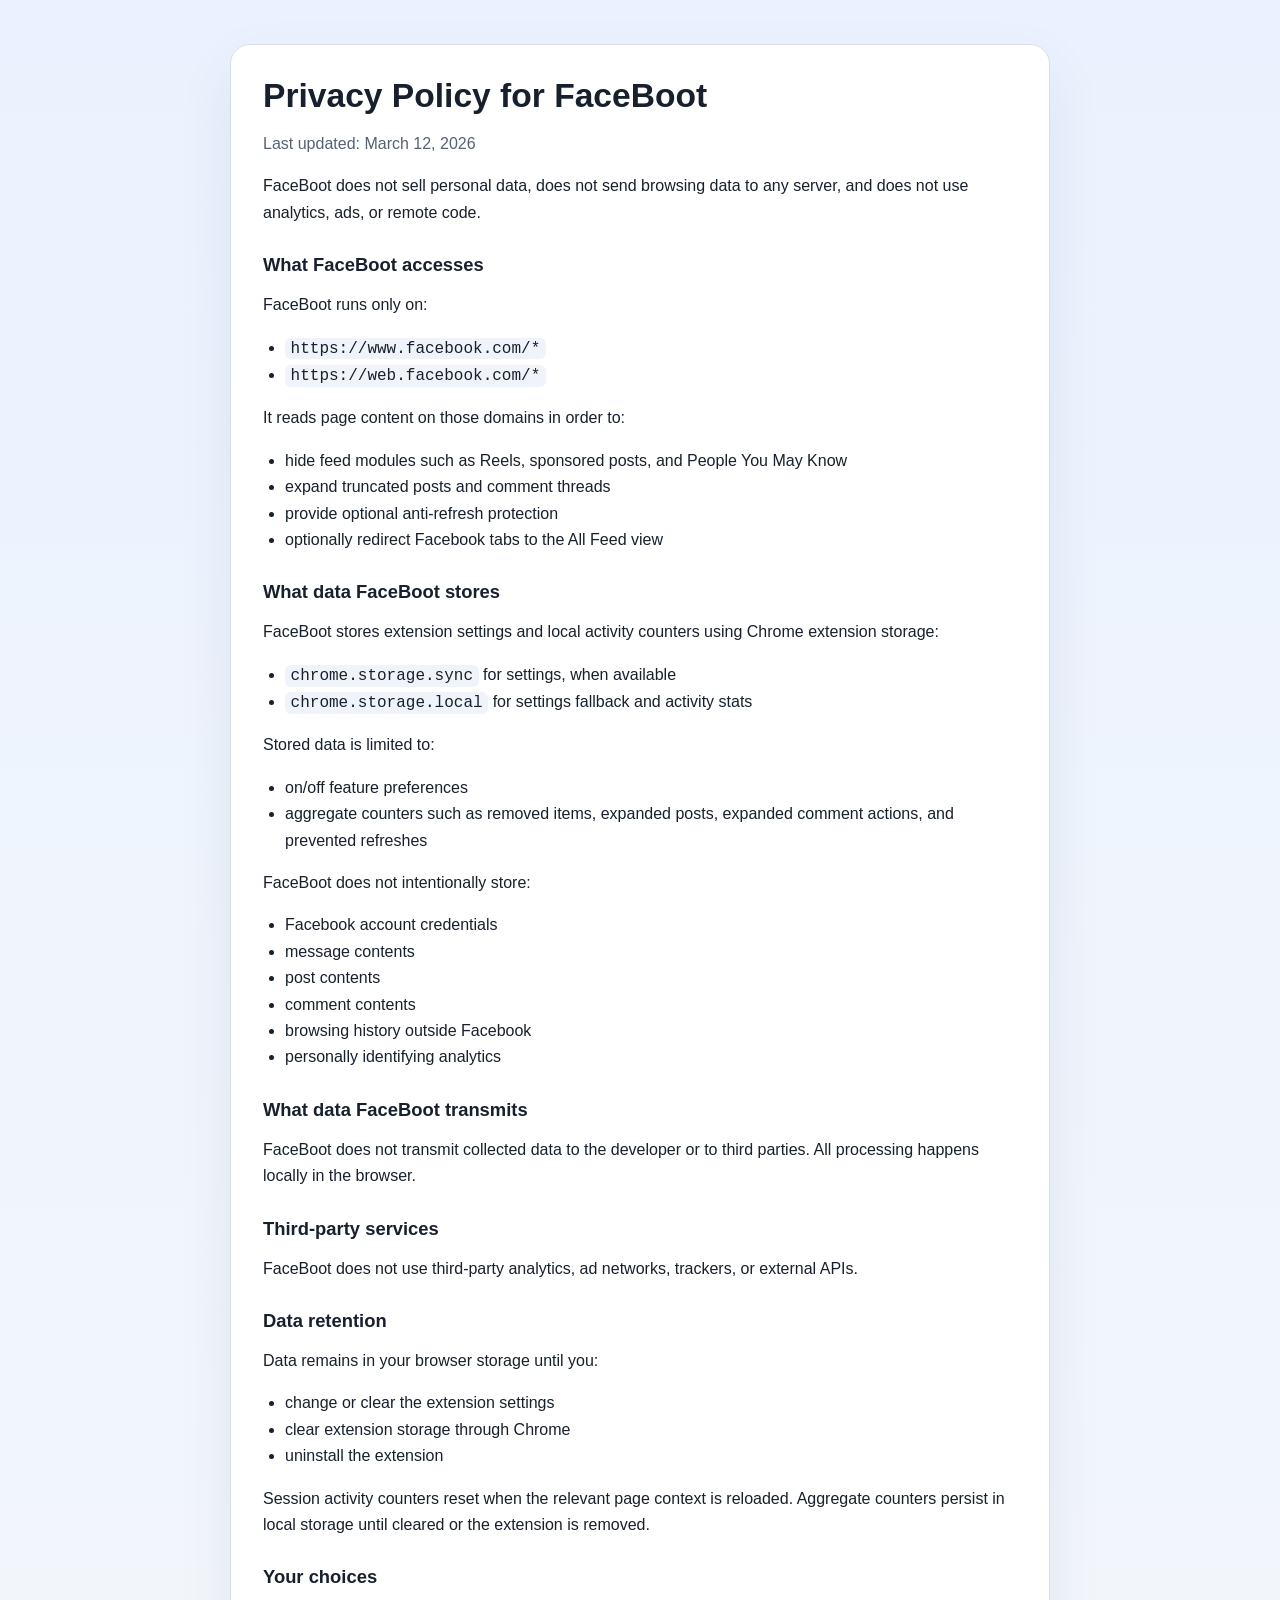
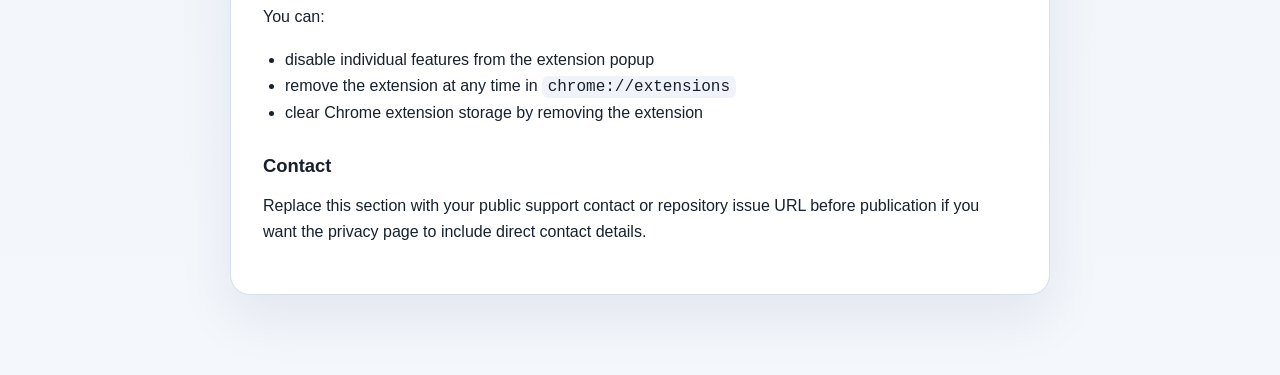
==== docs/privacy/index.html @ d6e7f0d2 "Prepare FaceBoot for Chrome Web Store publishing" ====
<!doctype html>
<html lang="en">
  <head>
    <meta charset="utf-8" />
    <meta name="viewport" content="width=device-width, initial-scale=1" />
    <title>FaceBoot Privacy Policy</title>
    <meta name="description" content="Privacy Policy for the FaceBoot Chrome extension." />
    <style>
      :root {
        color-scheme: light;
        --bg: #f4f7fb;
        --surface: #ffffff;
        --text: #17202c;
        --muted: #576273;
        --accent: #1877f2;
        --border: #d7dfeb;
      }

      * {
        box-sizing: border-box;
      }

      body {
        margin: 0;
        font-family: "Segoe UI", Tahoma, Geneva, Verdana, sans-serif;
        background: linear-gradient(180deg, #ebf2ff 0%, var(--bg) 100%);
        color: var(--text);
      }

      main {
        max-width: 860px;
        margin: 0 auto;
        padding: 44px 20px 80px;
      }

      article {
        background: var(--surface);
        border: 1px solid var(--border);
        border-radius: 20px;
        padding: 32px;
        box-shadow: 0 22px 56px rgba(21, 41, 79, 0.08);
      }

      h1 {
        margin: 0 0 8px;
        font-size: 2.1rem;
      }

      h2 {
        margin-top: 28px;
        font-size: 1.15rem;
      }

      p,
      li {
        line-height: 1.65;
      }

      .muted {
        color: var(--muted);
      }

      a {
        color: var(--accent);
        text-decoration: none;
      }

      a:hover,
      a:focus-visible {
        text-decoration: underline;
      }

      ul {
        padding-left: 22px;
      }

      code {
        font-family: Consolas, "Courier New", monospace;
        background: #f0f4fa;
        padding: 0.12rem 0.35rem;
        border-radius: 6px;
      }
    </style>
  </head>
  <body>
    <main>
      <article>
        <h1>Privacy Policy for FaceBoot</h1>
        <p class="muted">Last updated: March 12, 2026</p>

        <p>FaceBoot does not sell personal data, does not send browsing data to any server, and does not use analytics, ads, or remote code.</p>

        <h2>What FaceBoot accesses</h2>
        <p>FaceBoot runs only on:</p>
        <ul>
          <li><code>https://www.facebook.com/*</code></li>
          <li><code>https://web.facebook.com/*</code></li>
        </ul>
        <p>It reads page content on those domains in order to:</p>
        <ul>
          <li>hide feed modules such as Reels, sponsored posts, and People You May Know</li>
          <li>expand truncated posts and comment threads</li>
          <li>provide optional anti-refresh protection</li>
          <li>optionally redirect Facebook tabs to the All Feed view</li>
        </ul>

        <h2>What data FaceBoot stores</h2>
        <p>FaceBoot stores extension settings and local activity counters using Chrome extension storage:</p>
        <ul>
          <li><code>chrome.storage.sync</code> for settings, when available</li>
          <li><code>chrome.storage.local</code> for settings fallback and activity stats</li>
        </ul>
        <p>Stored data is limited to:</p>
        <ul>
          <li>on/off feature preferences</li>
          <li>aggregate counters such as removed items, expanded posts, expanded comment actions, and prevented refreshes</li>
        </ul>
        <p>FaceBoot does not intentionally store:</p>
        <ul>
          <li>Facebook account credentials</li>
          <li>message contents</li>
          <li>post contents</li>
          <li>comment contents</li>
          <li>browsing history outside Facebook</li>
          <li>personally identifying analytics</li>
        </ul>

        <h2>What data FaceBoot transmits</h2>
        <p>FaceBoot does not transmit collected data to the developer or to third parties. All processing happens locally in the browser.</p>

        <h2>Third-party services</h2>
        <p>FaceBoot does not use third-party analytics, ad networks, trackers, or external APIs.</p>

        <h2>Data retention</h2>
        <p>Data remains in your browser storage until you:</p>
        <ul>
          <li>change or clear the extension settings</li>
          <li>clear extension storage through Chrome</li>
          <li>uninstall the extension</li>
        </ul>
        <p>Session activity counters reset when the relevant page context is reloaded. Aggregate counters persist in local storage until cleared or the extension is removed.</p>

        <h2>Your choices</h2>
        <p>You can:</p>
        <ul>
          <li>disable individual features from the extension popup</li>
          <li>remove the extension at any time in <code>chrome://extensions</code></li>
          <li>clear Chrome extension storage by removing the extension</li>
        </ul>

        <h2>Contact</h2>
        <p>Replace this section with your public support contact or repository issue URL before publication if you want the privacy page to include direct contact details.</p>
      </article>
    </main>
  </body>
</html>
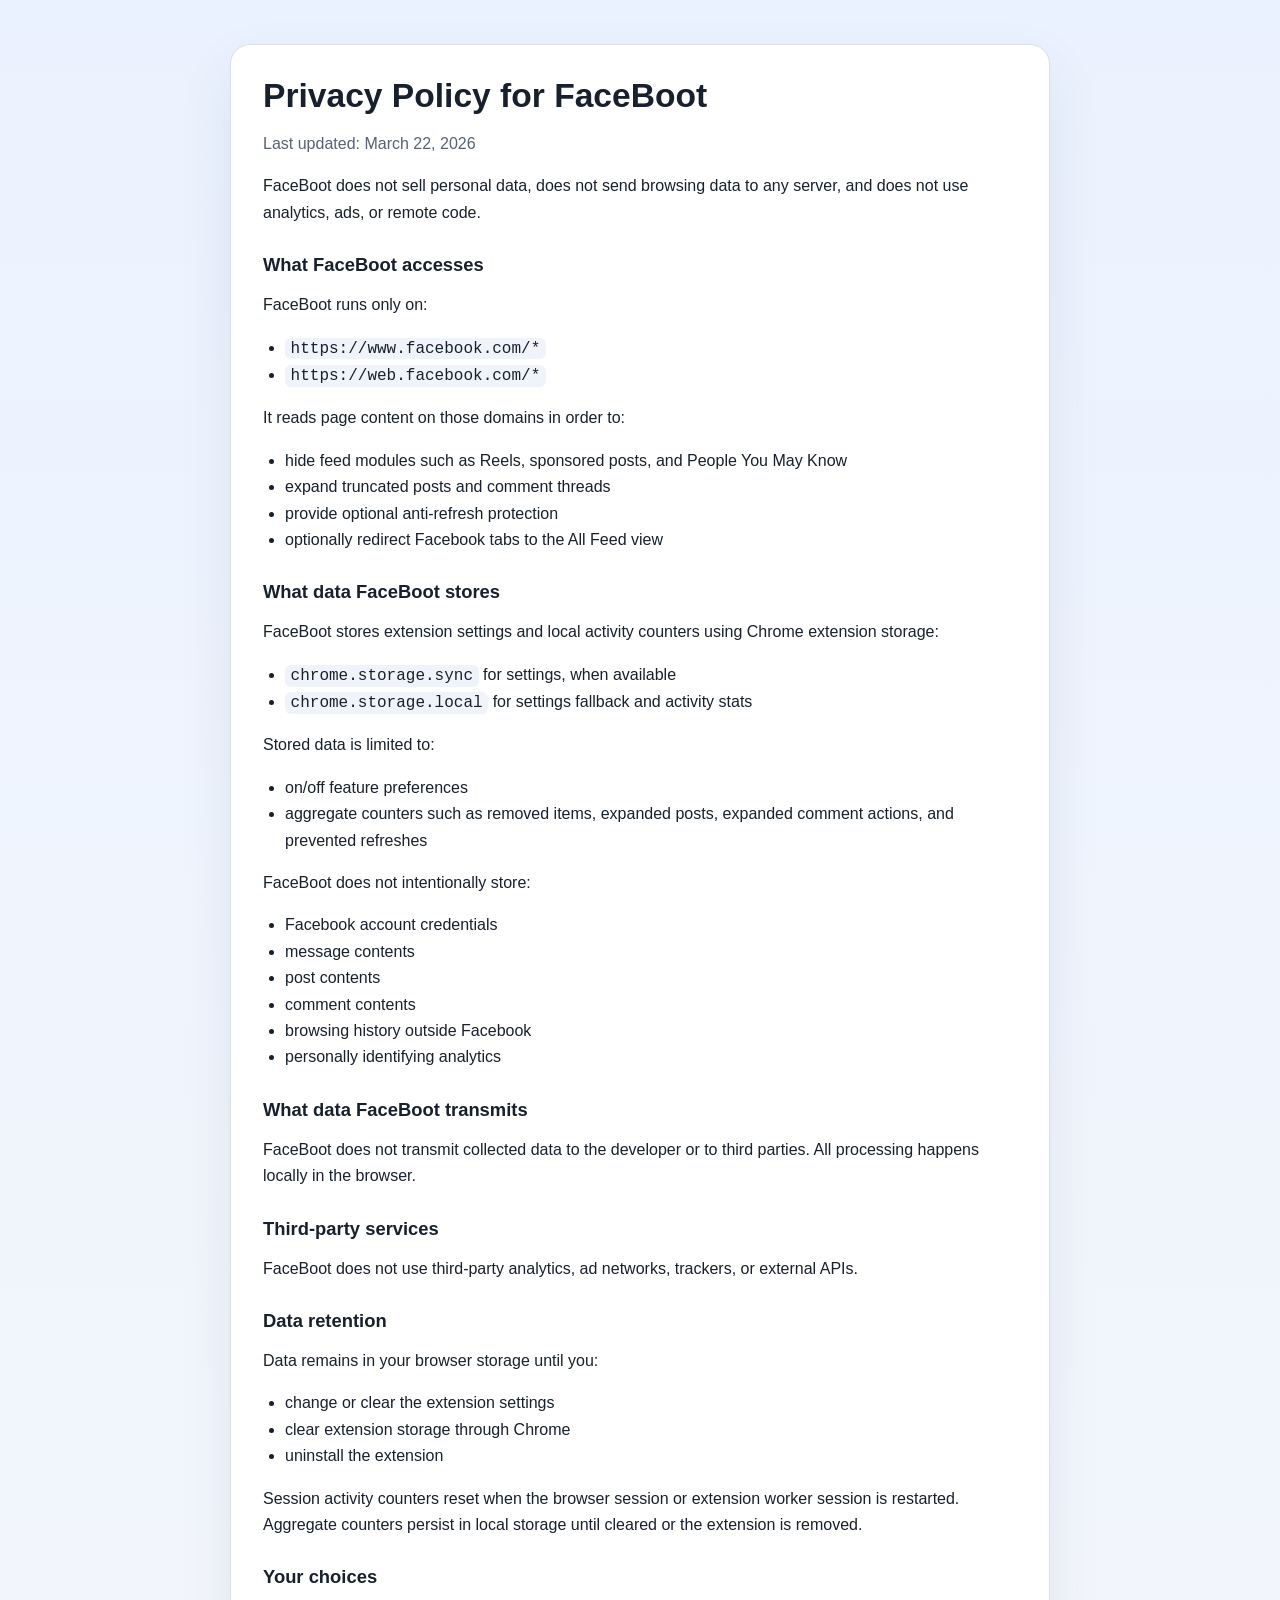
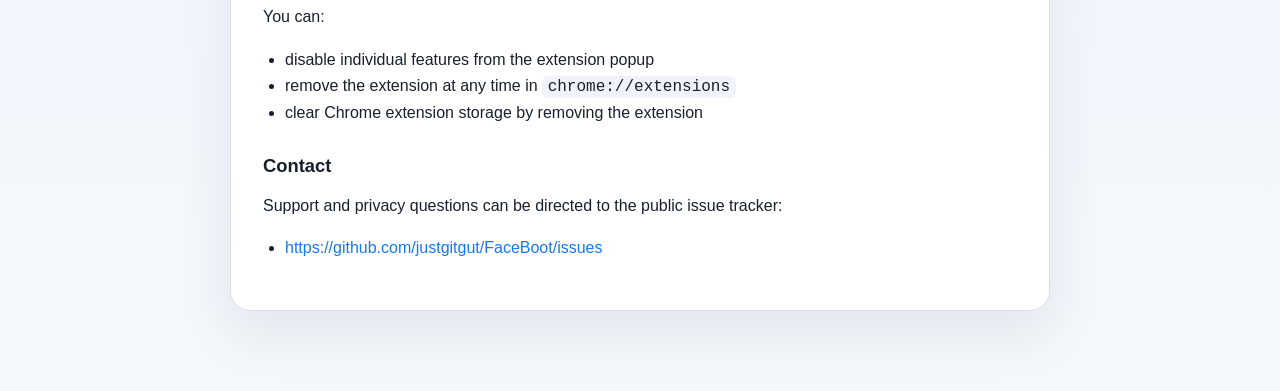
==== commit 7870bce6: "Release v1.0.1 Version and release metadata:\n- bump manifest version to 1.0.1\n- update changelog f" ====
--- a/docs/privacy/index.html
+++ b/docs/privacy/index.html
@@ -86,7 +86,7 @@
     <main>
       <article>
         <h1>Privacy Policy for FaceBoot</h1>
-        <p class="muted">Last updated: March 12, 2026</p>
+        <p class="muted">Last updated: March 22, 2026</p>
 
         <p>FaceBoot does not sell personal data, does not send browsing data to any server, and does not use analytics, ads, or remote code.</p>
 
@@ -138,7 +138,7 @@
           <li>clear extension storage through Chrome</li>
           <li>uninstall the extension</li>
         </ul>
-        <p>Session activity counters reset when the relevant page context is reloaded. Aggregate counters persist in local storage until cleared or the extension is removed.</p>
+        <p>Session activity counters reset when the browser session or extension worker session is restarted. Aggregate counters persist in local storage until cleared or the extension is removed.</p>
 
         <h2>Your choices</h2>
         <p>You can:</p>
@@ -149,7 +149,10 @@
         </ul>
 
         <h2>Contact</h2>
-        <p>Replace this section with your public support contact or repository issue URL before publication if you want the privacy page to include direct contact details.</p>
+        <p>Support and privacy questions can be directed to the public issue tracker:</p>
+        <ul>
+          <li><a href="https://github.com/justgitgut/FaceBoot/issues">https://github.com/justgitgut/FaceBoot/issues</a></li>
+        </ul>
       </article>
     </main>
   </body>
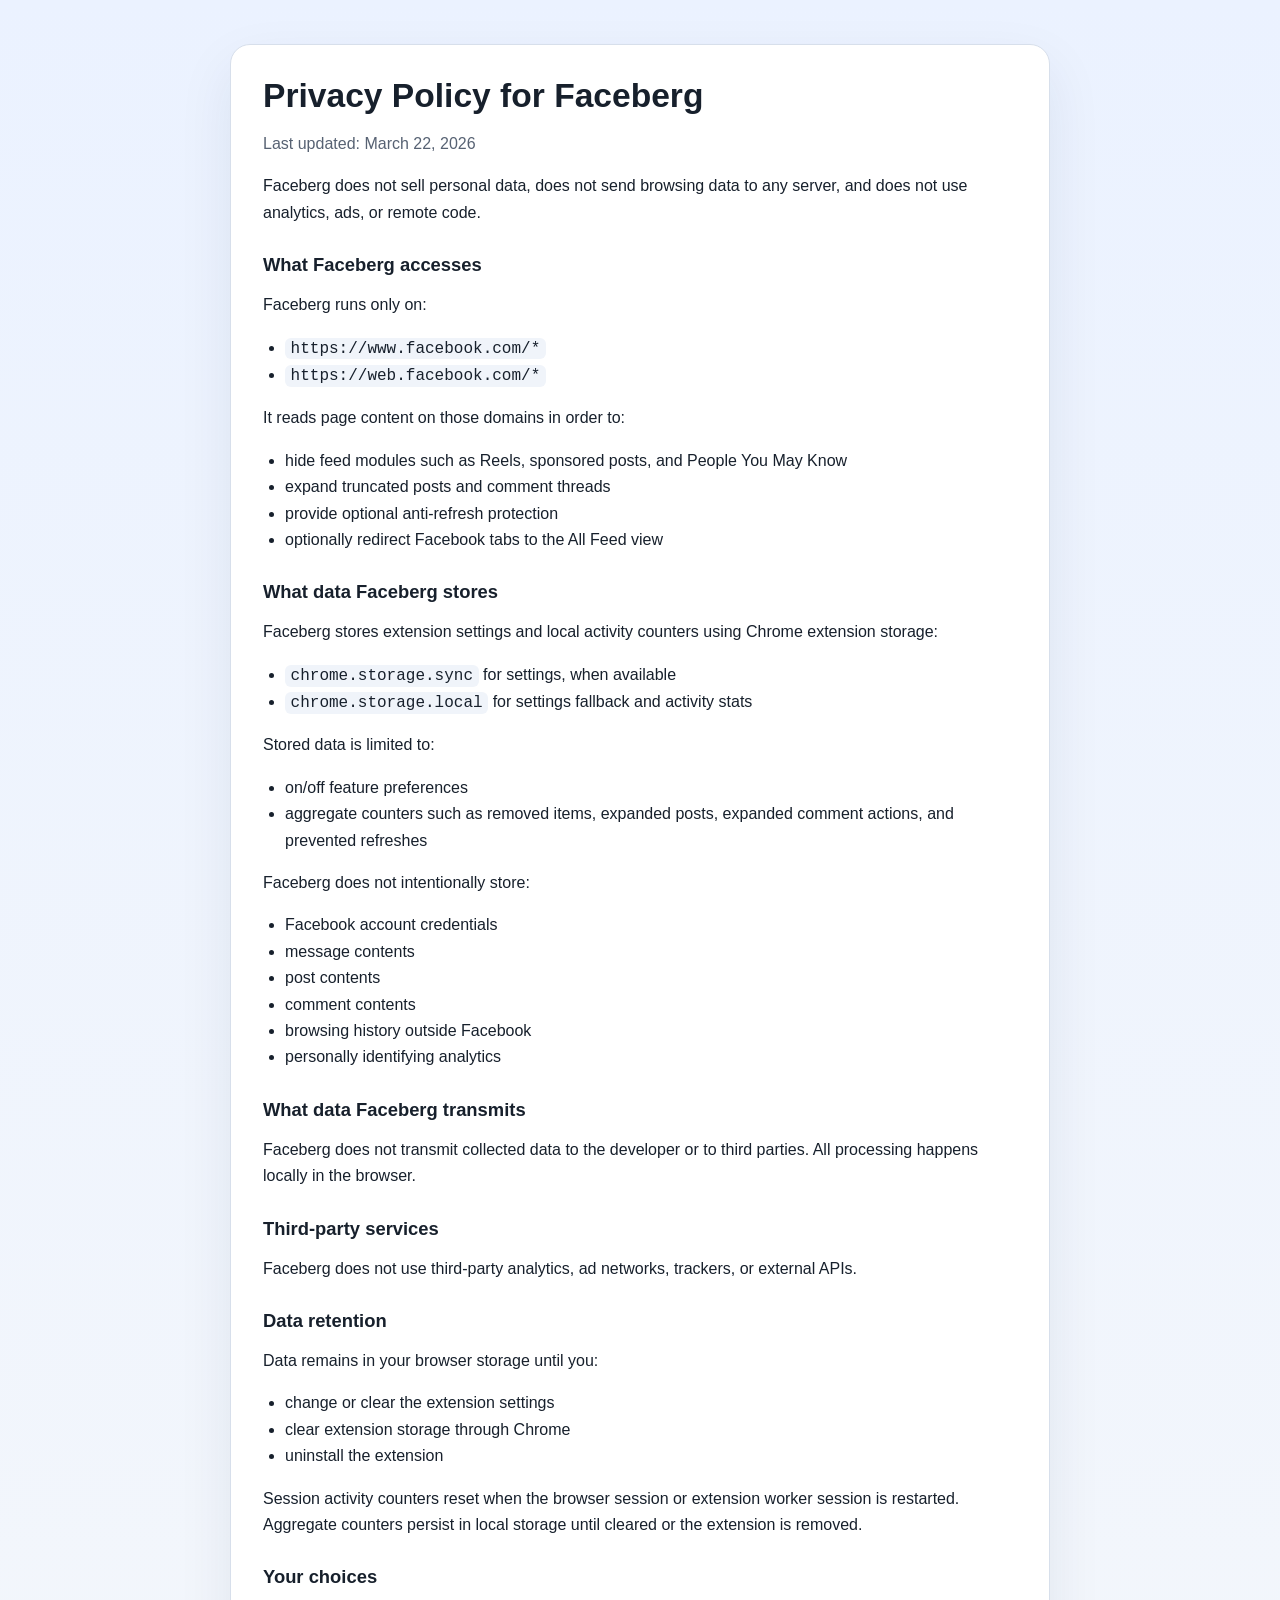
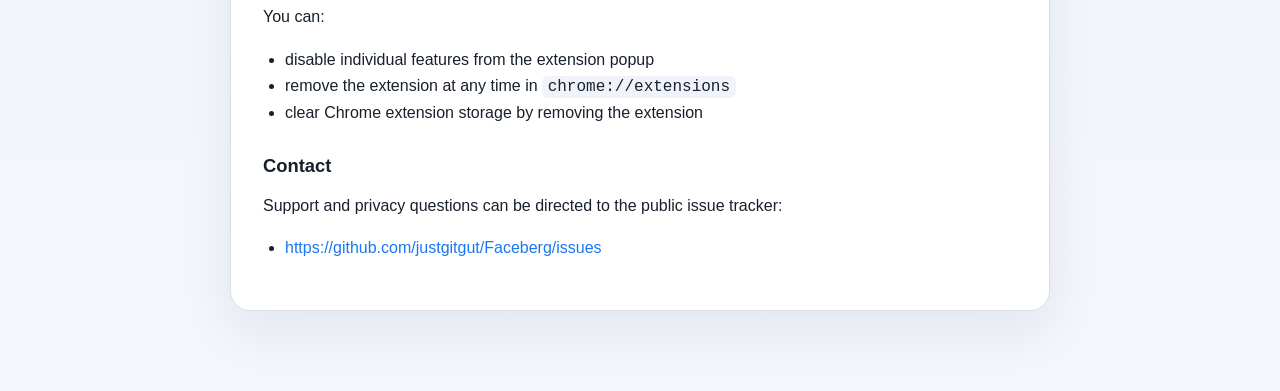
==== commit 09519070: "Rebrand FaceBoot to Faceberg across manifest, source, and docs manifest.json: rename extension name " ====
--- a/docs/privacy/index.html
+++ b/docs/privacy/index.html
@@ -1,10 +1,10 @@
-<!doctype html>
+﻿<!doctype html>
 <html lang="en">
   <head>
     <meta charset="utf-8" />
     <meta name="viewport" content="width=device-width, initial-scale=1" />
-    <title>FaceBoot Privacy Policy</title>
-    <meta name="description" content="Privacy Policy for the FaceBoot Chrome extension." />
+    <title>Faceberg Privacy Policy</title>
+    <meta name="description" content="Privacy Policy for the Faceberg Chrome extension." />
     <style>
       :root {
         color-scheme: light;
@@ -85,13 +85,13 @@
   <body>
     <main>
       <article>
-        <h1>Privacy Policy for FaceBoot</h1>
+        <h1>Privacy Policy for Faceberg</h1>
         <p class="muted">Last updated: March 22, 2026</p>
 
-        <p>FaceBoot does not sell personal data, does not send browsing data to any server, and does not use analytics, ads, or remote code.</p>
+        <p>Faceberg does not sell personal data, does not send browsing data to any server, and does not use analytics, ads, or remote code.</p>
 
-        <h2>What FaceBoot accesses</h2>
-        <p>FaceBoot runs only on:</p>
+        <h2>What Faceberg accesses</h2>
+        <p>Faceberg runs only on:</p>
         <ul>
           <li><code>https://www.facebook.com/*</code></li>
           <li><code>https://web.facebook.com/*</code></li>
@@ -104,8 +104,8 @@
           <li>optionally redirect Facebook tabs to the All Feed view</li>
         </ul>
 
-        <h2>What data FaceBoot stores</h2>
-        <p>FaceBoot stores extension settings and local activity counters using Chrome extension storage:</p>
+        <h2>What data Faceberg stores</h2>
+        <p>Faceberg stores extension settings and local activity counters using Chrome extension storage:</p>
         <ul>
           <li><code>chrome.storage.sync</code> for settings, when available</li>
           <li><code>chrome.storage.local</code> for settings fallback and activity stats</li>
@@ -115,7 +115,7 @@
           <li>on/off feature preferences</li>
           <li>aggregate counters such as removed items, expanded posts, expanded comment actions, and prevented refreshes</li>
         </ul>
-        <p>FaceBoot does not intentionally store:</p>
+        <p>Faceberg does not intentionally store:</p>
         <ul>
           <li>Facebook account credentials</li>
           <li>message contents</li>
@@ -125,11 +125,11 @@
           <li>personally identifying analytics</li>
         </ul>
 
-        <h2>What data FaceBoot transmits</h2>
-        <p>FaceBoot does not transmit collected data to the developer or to third parties. All processing happens locally in the browser.</p>
+        <h2>What data Faceberg transmits</h2>
+        <p>Faceberg does not transmit collected data to the developer or to third parties. All processing happens locally in the browser.</p>
 
         <h2>Third-party services</h2>
-        <p>FaceBoot does not use third-party analytics, ad networks, trackers, or external APIs.</p>
+        <p>Faceberg does not use third-party analytics, ad networks, trackers, or external APIs.</p>
 
         <h2>Data retention</h2>
         <p>Data remains in your browser storage until you:</p>
@@ -151,7 +151,7 @@
         <h2>Contact</h2>
         <p>Support and privacy questions can be directed to the public issue tracker:</p>
         <ul>
-          <li><a href="https://github.com/justgitgut/FaceBoot/issues">https://github.com/justgitgut/FaceBoot/issues</a></li>
+          <li><a href="https://github.com/justgitgut/Faceberg/issues">https://github.com/justgitgut/Faceberg/issues</a></li>
         </ul>
       </article>
     </main>
